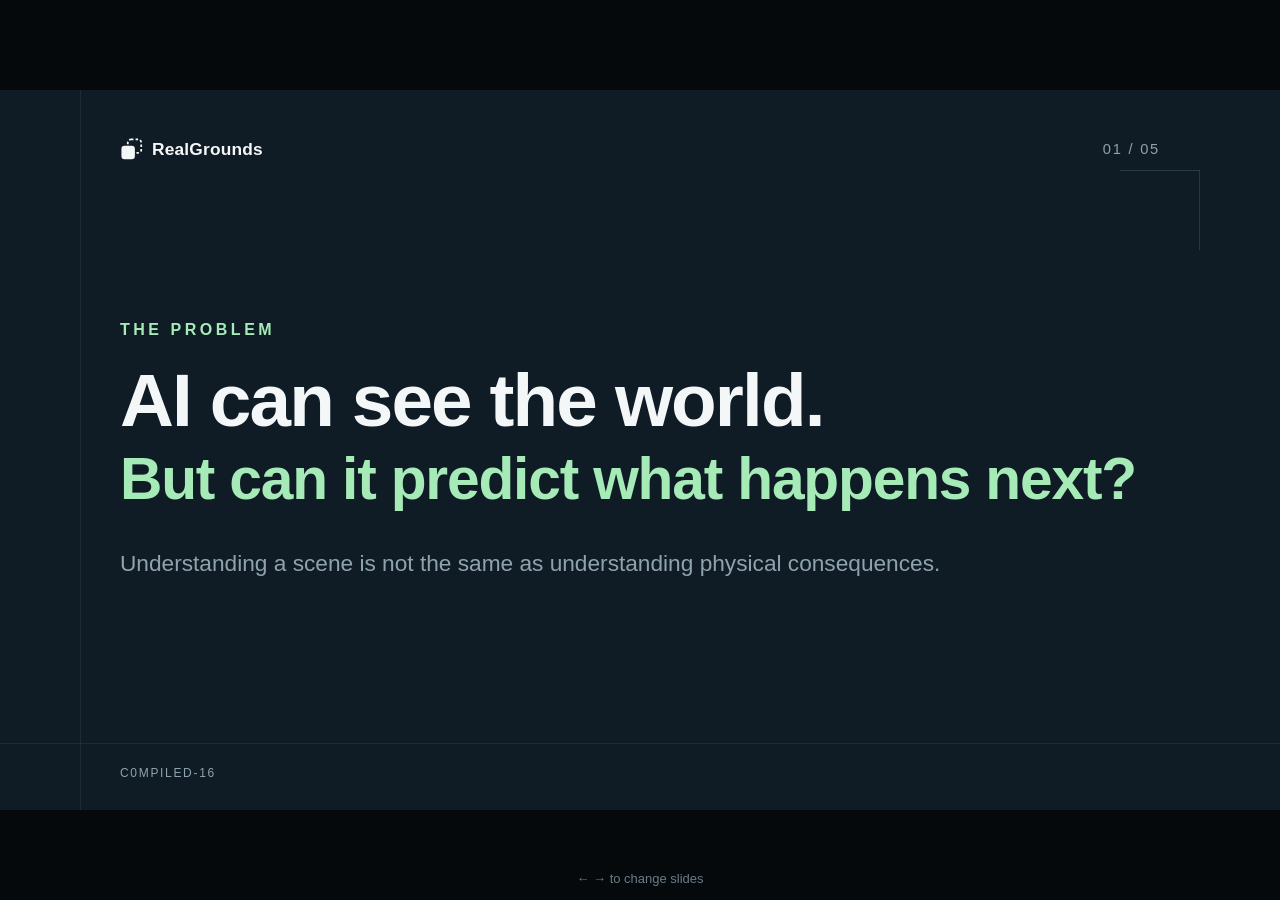
==== video_slides/slides.html @ 23e08975 "RealGrounds Night Shift: photos to physics, an autonomous agent that knows when to stop c0mpiled-16 " ====
<!doctype html>
<html lang="en">
<head>
<meta charset="utf-8">
<meta name="viewport" content="width=device-width, initial-scale=1">
<title>RealGrounds Video Slides</title>
<style>
:root { --bg: #101C25; --mint: #A6EAB8; --white: #F4F7F8; --dim: #8FA3AE; --line: rgba(166, 234, 184, .22); }
* { box-sizing: border-box; margin: 0; }
html, body { background: #05090c; }
body { font-family: -apple-system, BlinkMacSystemFont, "SF Pro Display", "Segoe UI", Inter, Helvetica, Arial, sans-serif; color: var(--white); }
.slide { width: 1920px; height: 1080px; background: var(--bg); position: relative; overflow: hidden; display: none; padding: 0 180px; }
.slide.on { display: flex; flex-direction: column; justify-content: center; }
/* subtle technical lines */
.slide::before { content: ""; position: absolute; inset: 0; background:
  linear-gradient(var(--line), var(--line)) 120px 0 / 1px 100% no-repeat,
  linear-gradient(var(--line), var(--line)) 0 980px / 100% 1px no-repeat; opacity: .55; }
.corner { position: absolute; right: 120px; top: 120px; width: 120px; height: 120px; border-top: 1.5px solid var(--line); border-right: 1.5px solid var(--line); }
.brand { position: absolute; left: 180px; top: 72px; display: flex; align-items: center; gap: 14px; font-size: 26px; font-weight: 600; letter-spacing: .01em; }
.num { position: absolute; right: 180px; top: 76px; font-size: 22px; color: var(--dim); font-variant-numeric: tabular-nums; letter-spacing: .12em; }
.foot { position: absolute; left: 180px; bottom: 44px; font-size: 18px; color: var(--dim); letter-spacing: .14em; text-transform: uppercase; }
.kicker { font-size: 24px; letter-spacing: .22em; text-transform: uppercase; color: var(--mint); margin-bottom: 34px; font-weight: 600; }
h1 { font-size: 112px; line-height: 1.04; font-weight: 700; letter-spacing: -.025em; }
h2 { font-size: 88px; line-height: 1.08; font-weight: 600; letter-spacing: -.02em; color: var(--mint); margin-top: 12px; }
.sub { font-size: 34px; line-height: 1.45; color: var(--dim); margin-top: 54px; max-width: 1300px; }
.flow { display: flex; align-items: center; gap: 34px; margin-top: 90px; }
.step { border: 1.5px solid var(--line); border-radius: 18px; padding: 30px 40px; font-size: 30px; font-weight: 650; letter-spacing: .14em; min-width: 300px; text-align: center; }
.step small { display: block; font-size: 17px; letter-spacing: .2em; color: var(--mint); margin-bottom: 10px; font-weight: 600; }
.arrow { font-size: 44px; color: var(--mint); }
.flow.compact .step { min-width: 0; padding: 22px 32px; font-size: 26px; }
.flow.compact { margin-top: 64px; gap: 24px; }
.grid4 { display: grid; grid-template-columns: repeat(2, 1fr); gap: 26px 80px; margin-top: 80px; max-width: 1400px; }
.ind { display: flex; align-items: center; gap: 24px; font-size: 40px; font-weight: 550; }
.ind i { width: 18px; height: 18px; border: 2.5px solid var(--mint); border-radius: 5px; flex: none; }
.metrics { display: flex; gap: 140px; margin-top: 10px; }
.metric b { display: block; font-size: 190px; font-weight: 700; letter-spacing: -.04em; line-height: 1; }
.metric b span { color: var(--mint); }
.metric div { font-size: 30px; color: var(--dim); margin-top: 18px; max-width: 520px; line-height: 1.35; }
.vision { font-size: 38px; margin-top: 90px; color: var(--white); }
.close { margin-top: 70px; padding-top: 44px; border-top: 1.5px solid var(--line); display: flex; align-items: baseline; gap: 40px; }
.close strong { font-size: 54px; font-weight: 700; }
.close span { font-size: 32px; color: var(--mint); }
/* slideshow preview (not in the PNGs) */
body.show { display: grid; place-items: center; height: 100vh; overflow: hidden; }
body.show .slide { transform-origin: center; }
.hint { position: fixed; bottom: 14px; left: 50%; transform: translateX(-50%); color: #6b7c86; font-size: 13px; }
</style>
</head>
<body>
<!-- the logo mark: a solid square and its dashed copy (the experiment before the real thing) -->
<svg width="0" height="0" style="position:absolute"><symbol id="logo" viewBox="0 0 64 64">
  <rect x="22" y="4" width="38" height="38" rx="9" fill="none" stroke="currentColor" stroke-width="5" stroke-dasharray="7 6"/>
  <rect x="4" y="22" width="38" height="38" rx="9" fill="currentColor"/></symbol></svg>

<section class="slide" data-n="1">
  <div class="brand"><svg width="34" height="34"><use href="#logo"/></svg>RealGrounds</div><div class="num">01 / 05</div><div class="corner"></div>
  <div class="kicker">The problem</div>
  <h1>AI can see the world.</h1>
  <h2>But can it predict what happens next?</h2>
  <p class="sub">Understanding a scene is not the same as understanding physical consequences.</p>
  <div class="foot">c0mpiled-16</div>
</section>

<section class="slide" data-n="2">
  <div class="brand"><svg width="34" height="34"><use href="#logo"/></svg>RealGrounds</div><div class="num">02 / 05</div><div class="corner"></div>
  <div class="kicker">The solution</div>
  <h1>From photos to physics.</h1>
  <div class="flow">
    <div class="step"><small>01</small>REAL PHOTO</div><div class="arrow">→</div>
    <div class="step"><small>02</small>3D WORLD</div><div class="arrow">→</div>
    <div class="step"><small>03</small>PHYSICS SIMULATION</div>
  </div>
  <p class="sub">AI can test physical actions before making decisions.</p>
  <div class="foot">c0mpiled-16</div>
</section>

<section class="slide" data-n="3">
  <div class="brand"><svg width="34" height="34"><use href="#logo"/></svg>RealGrounds</div><div class="num">03 / 05</div><div class="corner"></div>
  <div class="kicker">Autonomous experimentation</div>
  <h1>AI doesn't just guess.</h1>
  <h2>It tries.</h2>
  <div class="flow compact">
    <div class="step">OBSERVE</div><div class="arrow">→</div><div class="step">TRY</div><div class="arrow">→</div>
    <div class="step">MEASURE</div><div class="arrow">→</div><div class="step">COMMIT</div>
  </div>
  <p class="sub">Test actions in a sandbox. Measure simulated outcomes. Keep successful changes.</p>
  <div class="foot">c0mpiled-16</div>
</section>

<section class="slide" data-n="4">
  <div class="brand"><svg width="34" height="34"><use href="#logo"/></svg>RealGrounds</div><div class="num">04 / 05</div><div class="corner"></div>
  <div class="kicker">Track 3 · Unsupervised</div>
  <h1>Autonomous. Not uncontrolled.</h1>
  <div class="grid4">
    <div class="ind"><i></i>Detects stuck conditions</div>
    <div class="ind"><i></i>Prevents repeated failures</div>
    <div class="ind"><i></i>Enforces budgets</div>
    <div class="ind"><i></i>Stops or requests help</div>
  </div>
  <p class="sub">An independent supervisor controls execution.</p>
  <div class="foot">c0mpiled-16</div>
</section>

<section class="slide" data-n="5">
  <div class="brand"><svg width="34" height="34"><use href="#logo"/></svg>RealGrounds</div><div class="num">05 / 05</div><div class="corner"></div>
  <div class="kicker">Results</div>
  <div class="metrics">
    <div class="metric"><b>44<span>/44</span></b><div>Automated tests passed</div></div>
    <div class="metric"><b>6<span>/6</span></b><div>Simulated solutions re-checked successfully</div></div>
  </div>
  <p class="vision">Building toward autonomous physical-world testing for robotics teams.</p>
  <div class="close"><strong>RealGrounds</strong><span>Give AI a place to experiment. Before it touches the real world.</span></div>
  <div class="foot">c0mpiled-16</div>
</section>

<div class="hint" id="hint">← → to change slides</div>
<script>
// slides.html#3 shows slide 3 at full size (used for the PNG export); without a hash: a scaled slideshow
const slides = [...document.querySelectorAll(".slide")];
const exportMode = /^#\d$/.test(location.hash);
let i = exportMode ? +location.hash[1] - 1 : 0;
function show() {
  slides.forEach((s, k) => s.classList.toggle("on", k === i));
  if (!exportMode) {
    const k = Math.min(innerWidth / 1920, innerHeight / 1080);
    slides[i].style.transform = `scale(${k})`;
    slides[i].style.margin = `${(innerHeight - 1080) / 2}px ${(innerWidth - 1920) / 2}px`;
  }
}
if (exportMode) document.getElementById("hint").remove(); else document.body.classList.add("show");
addEventListener("keydown", (e) => { if (e.key === "ArrowRight" || e.key === " ") i = Math.min(i + 1, 4); if (e.key === "ArrowLeft") i = Math.max(i - 1, 0); show(); });
addEventListener("click", () => { i = (i + 1) % 5; show(); });
addEventListener("resize", show);
show();
</script>
</body>
</html>
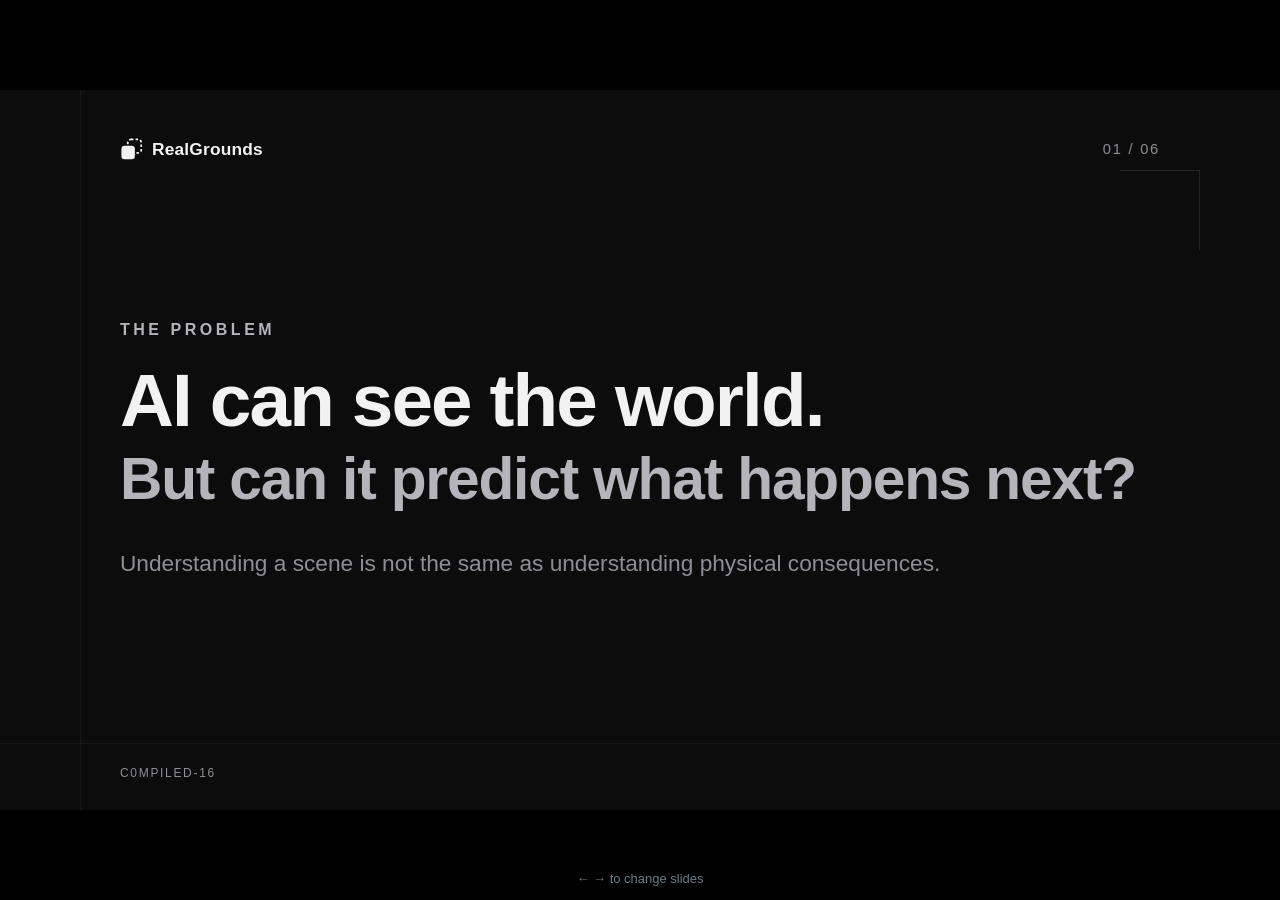
==== commit 4da0593a: "Run-it-yourself instructions on the site; experiments slide; slides in the site's colours Co-Authore" ====
--- a/video_slides/slides.html
+++ b/video_slides/slides.html
@@ -5,9 +5,9 @@
 <meta name="viewport" content="width=device-width, initial-scale=1">
 <title>RealGrounds Video Slides</title>
 <style>
-:root { --bg: #101C25; --mint: #A6EAB8; --white: #F4F7F8; --dim: #8FA3AE; --line: rgba(166, 234, 184, .22); }
+:root { --bg: #0c0c0d; --mint: #b4b4ba; --white: #f2f2f3; --dim: #8e8e94; --line: rgba(255, 255, 255, .14); --card: #161617; }
 * { box-sizing: border-box; margin: 0; }
-html, body { background: #05090c; }
+html, body { background: #000; }
 body { font-family: -apple-system, BlinkMacSystemFont, "SF Pro Display", "Segoe UI", Inter, Helvetica, Arial, sans-serif; color: var(--white); }
 .slide { width: 1920px; height: 1080px; background: var(--bg); position: relative; overflow: hidden; display: none; padding: 0 180px; }
 .slide.on { display: flex; flex-direction: column; justify-content: center; }
@@ -40,6 +40,16 @@
 .close { margin-top: 70px; padding-top: 44px; border-top: 1.5px solid var(--line); display: flex; align-items: baseline; gap: 40px; }
 .close strong { font-size: 54px; font-weight: 700; }
 .close span { font-size: 32px; color: var(--mint); }
+/* experiments slide */
+.exps { display: grid; grid-template-columns: repeat(3, 1fr); gap: 36px; margin-top: 60px; }
+.exp { background: var(--card); border: 1.5px solid var(--line); border-radius: 18px; overflow: hidden; }
+.exp img { width: 100%; display: block; aspect-ratio: 800 / 564; object-fit: cover; }
+.exp .b { padding: 22px 26px 26px; }
+.exp h3 { font-size: 34px; font-weight: 700; display: flex; justify-content: space-between; align-items: center; }
+.exp .tag { font-size: 18px; font-weight: 650; border: 1.5px solid currentColor; border-radius: 999px; padding: 4px 14px; letter-spacing: .02em; }
+.exp .what { font-size: 22px; color: var(--dim); margin-top: 10px; line-height: 1.4; }
+.exp .nums { font-size: 20px; color: var(--white); margin-top: 14px; letter-spacing: .02em; }
+.ok { color: #f2f2f3; } .stop { color: #d9a441; } .no { color: #b9bcc4; }
 /* slideshow preview (not in the PNGs) */
 body.show { display: grid; place-items: center; height: 100vh; overflow: hidden; }
 body.show .slide { transform-origin: center; }
@@ -53,7 +63,7 @@
   <rect x="4" y="22" width="38" height="38" rx="9" fill="currentColor"/></symbol></svg>
 
 <section class="slide" data-n="1">
-  <div class="brand"><svg width="34" height="34"><use href="#logo"/></svg>RealGrounds</div><div class="num">01 / 05</div><div class="corner"></div>
+  <div class="brand"><svg width="34" height="34"><use href="#logo"/></svg>RealGrounds</div><div class="num">01 / 06</div><div class="corner"></div>
   <div class="kicker">The problem</div>
   <h1>AI can see the world.</h1>
   <h2>But can it predict what happens next?</h2>
@@ -62,7 +72,7 @@
 </section>
 
 <section class="slide" data-n="2">
-  <div class="brand"><svg width="34" height="34"><use href="#logo"/></svg>RealGrounds</div><div class="num">02 / 05</div><div class="corner"></div>
+  <div class="brand"><svg width="34" height="34"><use href="#logo"/></svg>RealGrounds</div><div class="num">02 / 06</div><div class="corner"></div>
   <div class="kicker">The solution</div>
   <h1>From photos to physics.</h1>
   <div class="flow">
@@ -75,7 +85,7 @@
 </section>
 
 <section class="slide" data-n="3">
-  <div class="brand"><svg width="34" height="34"><use href="#logo"/></svg>RealGrounds</div><div class="num">03 / 05</div><div class="corner"></div>
+  <div class="brand"><svg width="34" height="34"><use href="#logo"/></svg>RealGrounds</div><div class="num">03 / 06</div><div class="corner"></div>
   <div class="kicker">Autonomous experimentation</div>
   <h1>AI doesn't just guess.</h1>
   <h2>It tries.</h2>
@@ -88,7 +98,7 @@
 </section>
 
 <section class="slide" data-n="4">
-  <div class="brand"><svg width="34" height="34"><use href="#logo"/></svg>RealGrounds</div><div class="num">04 / 05</div><div class="corner"></div>
+  <div class="brand"><svg width="34" height="34"><use href="#logo"/></svg>RealGrounds</div><div class="num">04 / 06</div><div class="corner"></div>
   <div class="kicker">Track 3 · Unsupervised</div>
   <h1>Autonomous. Not uncontrolled.</h1>
   <div class="grid4">
@@ -102,7 +112,23 @@
 </section>
 
 <section class="slide" data-n="5">
-  <div class="brand"><svg width="34" height="34"><use href="#logo"/></svg>RealGrounds</div><div class="num">05 / 05</div><div class="corner"></div>
+  <div class="brand"><svg width="34" height="34"><use href="#logo"/></svg>RealGrounds</div><div class="num">05 / 06</div><div class="corner"></div>
+  <div class="kicker">The experiments · hand-made test rooms</div>
+  <h1 style="font-size:84px">Three rooms. One task.</h1>
+  <p class="sub" style="margin-top:22px">Walk through the gap to the far side. Recorded runs, Claude Haiku 5.5 planning.</p>
+  <div class="exps">
+    <div class="exp"><img src="exp_light.png" alt=""><div class="b"><h3>Light <span class="tag ok">✓ Solved</span></h3>
+      <div class="what">A 1 kg box blocks the gap. It moves the box onto the dresser.</div><div class="nums">1 try · 1 kept · $0.0007</div></div></div>
+    <div class="exp"><img src="exp_heavy.png" alt=""><div class="b"><h3>Heavy <span class="tag stop">! Stopped</span></h3>
+      <div class="what">A 40 kg test box; the arm lifts 15 kg. Stuck, so it asks for help.</div><div class="nums">4 tries · 0 kept · $0.0010</div></div></div>
+    <div class="exp"><img src="exp_wall.png" alt=""><div class="b"><h3>Wall <span class="tag no">⊘ Impossible</span></h3>
+      <div class="what">Fixed furniture fills the gap. It stops at once, tries nothing.</div><div class="nums">0 tries · $0</div></div></div>
+  </div>
+  <div class="foot">c0mpiled-16 · simulated results</div>
+</section>
+
+<section class="slide" data-n="6">
+  <div class="brand"><svg width="34" height="34"><use href="#logo"/></svg>RealGrounds</div><div class="num">06 / 06</div><div class="corner"></div>
   <div class="kicker">Results</div>
   <div class="metrics">
     <div class="metric"><b>44<span>/44</span></b><div>Automated tests passed</div></div>
@@ -128,8 +154,8 @@
   }
 }
 if (exportMode) document.getElementById("hint").remove(); else document.body.classList.add("show");
-addEventListener("keydown", (e) => { if (e.key === "ArrowRight" || e.key === " ") i = Math.min(i + 1, 4); if (e.key === "ArrowLeft") i = Math.max(i - 1, 0); show(); });
-addEventListener("click", () => { i = (i + 1) % 5; show(); });
+addEventListener("keydown", (e) => { if (e.key === "ArrowRight" || e.key === " ") i = Math.min(i + 1, 5); if (e.key === "ArrowLeft") i = Math.max(i - 1, 0); show(); });
+addEventListener("click", () => { i = (i + 1) % 6; show(); });
 addEventListener("resize", show);
 show();
 </script>
